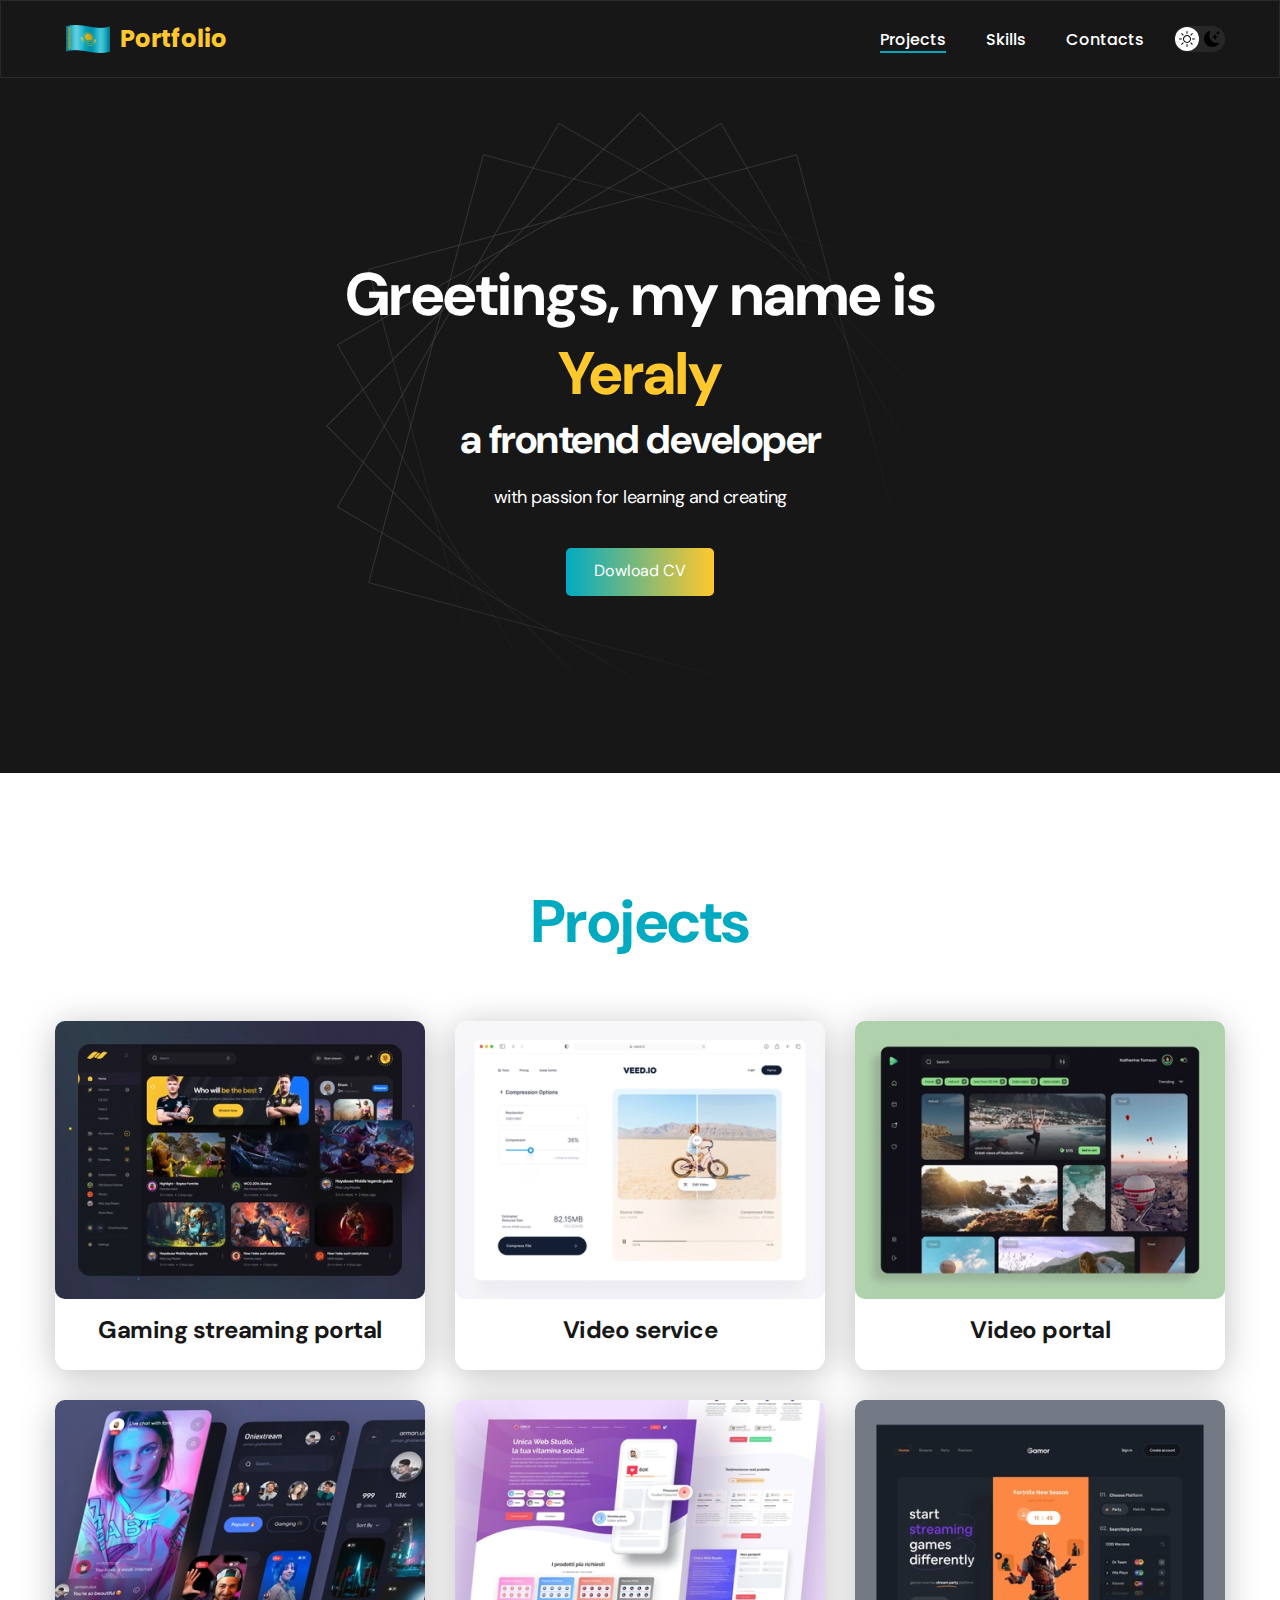
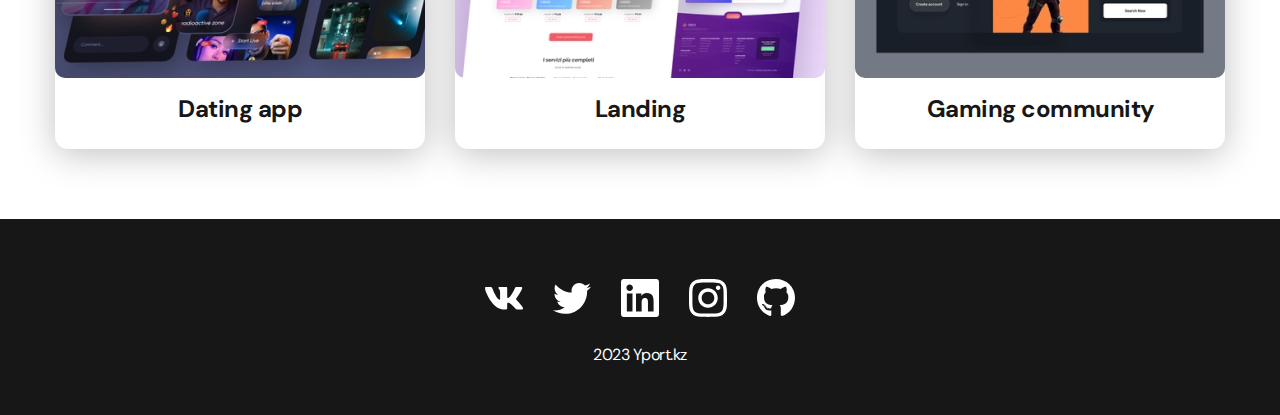
==== index.html @ 4d3a7bfe "Add files via upload" ====
<!DOCTYPE html>
<html lang="en">
<head>
    <meta charset="UTF-8">
    <meta http-equiv="X-UA-Compatible" content="IE=edge">
    <meta name="viewport" content="width=device-width, initial-scale=1.0">
    <link rel="stylesheet" href="/css/main.css">
    <title>Portfolio</title>
</head>
<body>
    <nav class="nav">
        <div class="container">
            <div class="nav-row">
                <a href="./index.html" class="logo"><img class="KZ" src="./Images/icons8-kazakhstan-48.png"><strong>Portfolio</strong></a>


                <button class="dark-mode-btn ">
                    <img src="./Images/icons/Sun.svg" alt="Light mode" class="dark-mode-btn__icon">
                    <img src="./Images/icons/Moon.svg" alt="Dark mode" class="dark-mode-btn__icon">
                </button>



                <ul class="nav-list">
                   <li class="nav-list__item"><a href="./index.html" class="nav-list__link nav-list__link--active">Projects</a></li>
                   <li class="nav-list__item"><a href="./SkillsPage.html" class="nav-list__link">Skills</a></li>
                   <li class="nav-list__item"><a href="./ContactPage.html" class="nav-list__link">Contacts</a></li>
                </ul>
            </div>
        </div>  
    </nav>

    <header class="header">
        <div class="header__wrapper">
            <h1 class="header__tittle">
                <strong>Greetings, my name is <em>Yeraly</em> </strong><br>
                a frontend developer
            </h1>
            <div class="header__text">
                <p>with passion for learning and creating</p>
            </div>
            <a href="!#" class="btn">Dowload CV</a>
        </div>  
    </header>

    <main class="section">
        <div class="container">
            <h2 class="tittle-1">Projects</h2>
            <ul class="projects">
                <li class="project">
                    <a href=".project=page.html">
                        <img src="./Images/01.jpg" alt="Project image" class="project__img">
                        <h3 class="project__tittle">Gaming streaming portal</h3>
                    </a>
                </li>
                <li class="project">
                    <a href="./Project2.html">
                        <img src="./Images/02.jpg" alt="Project image" class="project__img">
                        <h3 class="project__tittle">Video service</h3>
                    </a>
                </li>
                <li class="project">
                    <a href=".project-page.html">
                        <img src="./Images/03.jpg" alt="Project image" class="project__img">
                        <h3 class="project__tittle">Video portal</h3>
                    </a>
                </li>
                <li class="project">
                    <a href=".project-page.html">
                        <img src="./Images/04.jpg" alt="Project image" class="project__img">
                        <h3 class="project__tittle">Dating app</h3>
                    </a>
                </li>
                <li class="project">
                    <a href=".project-page.html">
                        <img src="./Images/05.jpg" alt="Project image" class="project__img">
                        <h3 class="project__tittle">Landing</h3>
                    </a>
                </li>
                <li class="project">
                    <a href=".project-page.html">
                        <img src="./Images/06.jpg" alt="Project image" class="project__img">
                        <h3 class="project__tittle">Gaming community</h3>
                    </a>
                </li>
            </ul>
        </div>
    </main>

    <footer class="footer">
        <div class="container">
            <div class="footer__wrapper">
                <ul class="social">
                    <li class="social__item">
                        <a href="#!"><img src="./Images/icons/vk.svg" alt="link"></a>
                    </li>
                    <li class="social__item">
                        <a href="#!"><img src="./Images/icons/twitter.svg" alt="link"></a>
                    </li>
                    <li class="social__item">
                        <a href="#!"><img src="./Images/icons/linkedIn.svg" alt="link"></a>
                    </li>
                    <li class="social__item">
                        <a href="#!"><img src="./Images/icons/instagram.svg" alt="link"></a>
                    </li>
                    <li class="social__item">
                        <a href="#!"><img src="./Images/icons/gitHub.svg" alt="link"></a>
                    </li>
                </ul>
                <div class="copyright">
                    <p>2023 Yport.kz</p>
                </div>
            </div>
        </div>
    </footer>

    <script src="./JS/main.js"></script>
</body>
</html>
---- css/main.css ----
@import "/css/reset.css";
@import url('https://fonts.googleapis.com/css2?family=DM+Sans:wght@400;500;700&family=Poppins:wght@400;500;700&display=swap');

/* 
font-family: 'DM Sans', sans-serif;
font-family: 'Poppins', sans-serif;
 */

:root {
    --black: #171718;
    --black-border: #26292d;
    --white: #fff;
    --blue:  rgb(0 171 194);
    --yellow: rgb(255 200 45);

    /* Ligh mode */
    --page-bg: var(--white);
    --text-color: var(--black);

    --tittle-1: var(--blue);
    --pcolor: rgb(0, 98, 113);


    --project-card-bg: var(--white);
    --project-card-text: var(--black);

    --box-shadow: 0px 5px 35px rgba(0, 0, 0, 0.25);
}

.dark {

    /* Dark Mode */
    --page-bg: #252526;
    --text-color: var(--white);

    --tittle-1: var(--yellow);
    --pcolor: var(--yellow);

    --project-card-bg: var(--black);
    --project-card-text: var(--white);

    --box-shadow: 0px 5px 35px rgba(0, 0, 0, 0.8);
}


html, body {
    display: flex;
    flex-direction: column;
    min-height: 100vh;
    font-family: 'DM Sans', sans-serif;
    letter-spacing: -0.5px;

    /* Light mode */
    background-color: var(--page-bg);
    color: var(--text-color)
}

.container {
    margin: 0 auto;
    padding: 0 15px;
    max-width: 1200px;
}

/* Навигация NAV */

.nav {
    padding: 20px 0;
    background-color: var(--black);
    color: var(--white);
    border: 1px solid var(--black-border);
    letter-spacing: normal;
}

.nav-row {
    display: flex;
    align-items: center;
    justify-content: flex-end; /* до этого было space-beetween, убрали из за DarkMode, чтобы он при мобильной веерсии стоял позади */
    column-gap: 30px;
    row-gap: 20px; /* для мобильной версии, чтобы было растояние между ними вертикально */
    flex-wrap: wrap; /* кокрас таки и выстраивает их вертикально для мобильной версии */
}

.logo {
    margin-right: auto; /* до этого такого кода не было, убрали из за DarkMode, указав flex-end все переместилось на право, чтобы убрать лого в левую сторону прописали данный код */
    color: var(--yellow);
    font-size: 24px;
    text-decoration: none;
    font-family: 'Poppins', sans-serif;
}

.KZ {
    margin: -6px;
    padding-right: 14px;
    padding-left: 15px;
}

.logo strong {
    font-weight: 700;
}

.nav-list {
    display: flex;
    flex-wrap: wrap;
    row-gap: 10px;
    justify-content: center;
    align-items: center;
    column-gap: 40px;
    font-size: 16px;
    font-weight: 500;
    font-family: 'Poppins', sans-serif;
    list-style-type: none; /* убрали маркеры с li */
    padding-left: 0;
}

.nav-list__link {
    color: var(--white);
    text-decoration: none;
    transition: opacity 0.2s ease-out;
}

.nav-list__link:hover {
    opacity: 0.8;
}

.nav-list__link--active { /* для линии под link */
    position: relative; /* это чтобы он сразу появился под li, а то искали бы по всей страницы */
}

.nav-list__link--active::before { /* для линии под link */
    content: "";
    position: absolute;
    left: 0;
    top: 100%;
    display: block;
    height: 2px;
    width: 100%;
    background-color: var(--blue);
}


/* Dark Mode */

.dark-mode-btn {
    order: 1; /* по умолчанию у всех тегов order равен нулю 0, указав тут 1 мы перебросили DarkMode в конец (в самую правую сторону) */
    position: relative;
    display: flex;
    justify-content: space-between;
    padding: 5px;
    width: 51px;
    height: 26px;
    border-radius: 50px;
    background-color: #272727;

}

.dark-mode-btn::before {
    content: "";

    position: absolute;
    top: 1px;
    left: 1px;
    
    display: block;
    width: 24px;
    height: 24px;

    border-radius: 50%;
    background-color: var(--white);

    transition: left 0.2s ease-in;
}
.dark-mode-btn--active::before {
    left: 26px;
}

.dark-mode-btn__icon {
    position: relative;
    z-index: 9;
}

/* Header */

.header {
    padding: 40px 0;
    min-height: 695px;
    margin-bottom: 40px;

    background-color: var(--black);
    color: var(--white);

    display: flex;
    justify-content: center;
    align-items: center;
    text-align: center;

    background-image: url(/Images/Abstract.png);
    background-repeat: no-repeat;
    background-size: auto;
    background-position: center;
}

.header__wrapper {
    padding: 0 15px;
    max-width: 630px;
}

.header__tittle { 
    margin-bottom: 20px;
    font-size: 40px;
    font-weight: 700;
    font-family: 'DM Sans', sans-serif;
}

.header__tittle strong {
    font-size: 60px;
    font-weight: 700;
}

.header__tittle em {
    font-style: normal;
    color: var(--yellow);
}

.header__text {
    margin-bottom: 40px;
    font-size: 18px;
    line-height: 1.333;
}

.header__text p + p { /* Если у тэга p будет еще тэг p (после него) то для них будет следующий стиль. У каждого кроме первого*/
    margin-top: 1em;
}

/* BTN */

.btn {
    display: inline-block;
    height: 48px;
    padding: 12px 28px;
    border-radius: 5px;
    color: var(--white);
    letter-spacing: 0.15px;
    font-size: 16px;
    font-weight: 500px;
    background-image: linear-gradient(90deg, rgb(0 171 194), rgb(255 200 45));
    transition: opacity 0.2s ease-in;
}

.btn:hover {
    opacity: 0.8;
    background-image: linear-gradient(45deg, rgb(0 171 194), rgb(11, 70, 208));
}

.btn:active {
    position: relative;
    top: 3px;
}


/* Projects */

.section {
    padding: 70px 0;
}

.tittle-1 {
    margin-bottom: 60px;
    font-size: 60px;
    font-weight: 700;
    line-height: 1.3;
    color: var(--tittle-1);
    text-align: center;
}

.projects {
    display: flex;
    justify-content: center;
    flex-wrap: wrap;
    column-gap: 30px;
    row-gap: 30px;
}

.project {
    max-width: 370px;
    background-color: var(--project-card-bg);
    box-shadow: var(--box-shadow);
    border-radius: 13px;
}

.project__img {
    border-radius: 10px;b
}

.project__tittle {

    padding: 15px 20px 25px;
    font-size: 24px;
    font-weight: 700;
    line-height: 1.3;
    color: var(--project-card-text);
    text-align: center;
}

/* Footer */

.footer {
    
    margin-top: auto; /* для того, чтобы footer прилип к хэдору когда переходишь по страницам Skills и Contact */
    padding: 60px 0 50px;
    background-color: var(--black);
    color: var(--white);

}

.footer__wrapper {
    display: flex;
    flex-direction: column;
    align-items: center;
    row-gap: 27px;
}

.social {
    display: flex;
    column-gap: 30px;
    align-items: center;
}

.copyright {
    font-size: 16px;
}

/* Project2 */

.project-details {
    margin: 0 auto;
    max-width: 865px;

    display: flexbox;
    flex-direction: column;
    align-items: center;
    text-align: center;
}

.project-details__cover {
    max-width: 100%;
    margin-bottom: 40px;

    filter: drop-shadow(0px 5px 35px rgba(0, 0, 0, 0.25));
    border-radius: 10px;
}
.project-details__desc {
    font-weight: 700;
    font-size: 24px;
    margin-bottom: 30px;
    line-height: 1.3;
}
.btn-outline {

    height: 48px;
    padding: 12px 20px;

    border-radius: 5px;
    border: 2px solid var(--black);
    color: var(--black);
    background-color: var(--white);
    transition: opacity 0.2s ease-in;

}

.btn-outline:hover {
    opacity: 0.8;
}

.btn-outline:active {
    position: relative;
    top: 3px;
}

/* Skills Page */

.content-list {
    margin: 0 auto;
    display: flex;
    flex-direction: column;
    justify-content: center;
    align-items: center;
    max-width: 570px;
    text-align: center;
}
.tittle-2 {
    margin-bottom: 20px;
    font-size: 45px;
    line-height: 1.3;
    font-weight: 700;
}

.content-list p {
    font-size: 22px;
    letter-spacing: -0.5px;
    line-height: 1.5;
    color: var(--pcolor);
}

.content-list p + p {
    margin-top: 0.5rem;
}

.content-list__item {
    margin-bottom: 20px;
}

.content-list__item p {
    color: var(--pcolor);
}

/* ContactPage */

.content-list a {
    color: var(--pcolor);
}

@media (max-width: 620px) {

    /* Header */
    .header {
        min-height: unset;
    }

    .header__tittle {
        font-size: 30px;
    }

    .header__tittle strong {
        font-size: 40px;
    }

    /* General */
    .section {
        padding: 40px 0;
    }

    .tittle-1 {
        margin-bottom: 30px;
        font-size: 40px;
    }

    .projects {
        display: flex;
        flex-wrap: wrap;
        justify-content: center;
        column-gap: 30px;
        row-gap: 30px;
    }
    /* Prjects */
    .project__tittle {
        font-size: 22px;
        text-align: center;
    }

    /* Footer */
    .footer {
        padding: 40px 0 38px;
    }

    /* Social */
    .social {
        column-gap: 20px;
    }

    .footer__wrapper {
        row-gap: 20px;
    }

    .social__item {
        width: 29px;
    }

    .tittle-2 {
        margin-bottom: 10px;
        font-size: 30px;
    }

    /* Content List */
    .content-list__item {
        font-size: 16px;
    }

    /* Project2 */
    .project-details__desc {
        margin-bottom: 20px;
        font-size: 22px;
        font-weight: 700;
    }

    /* Nav DarkMode */

    .nav-row {
        justify-content: space-between;
    }

    .dark-mode-btn {
        order: 0;
    }
}
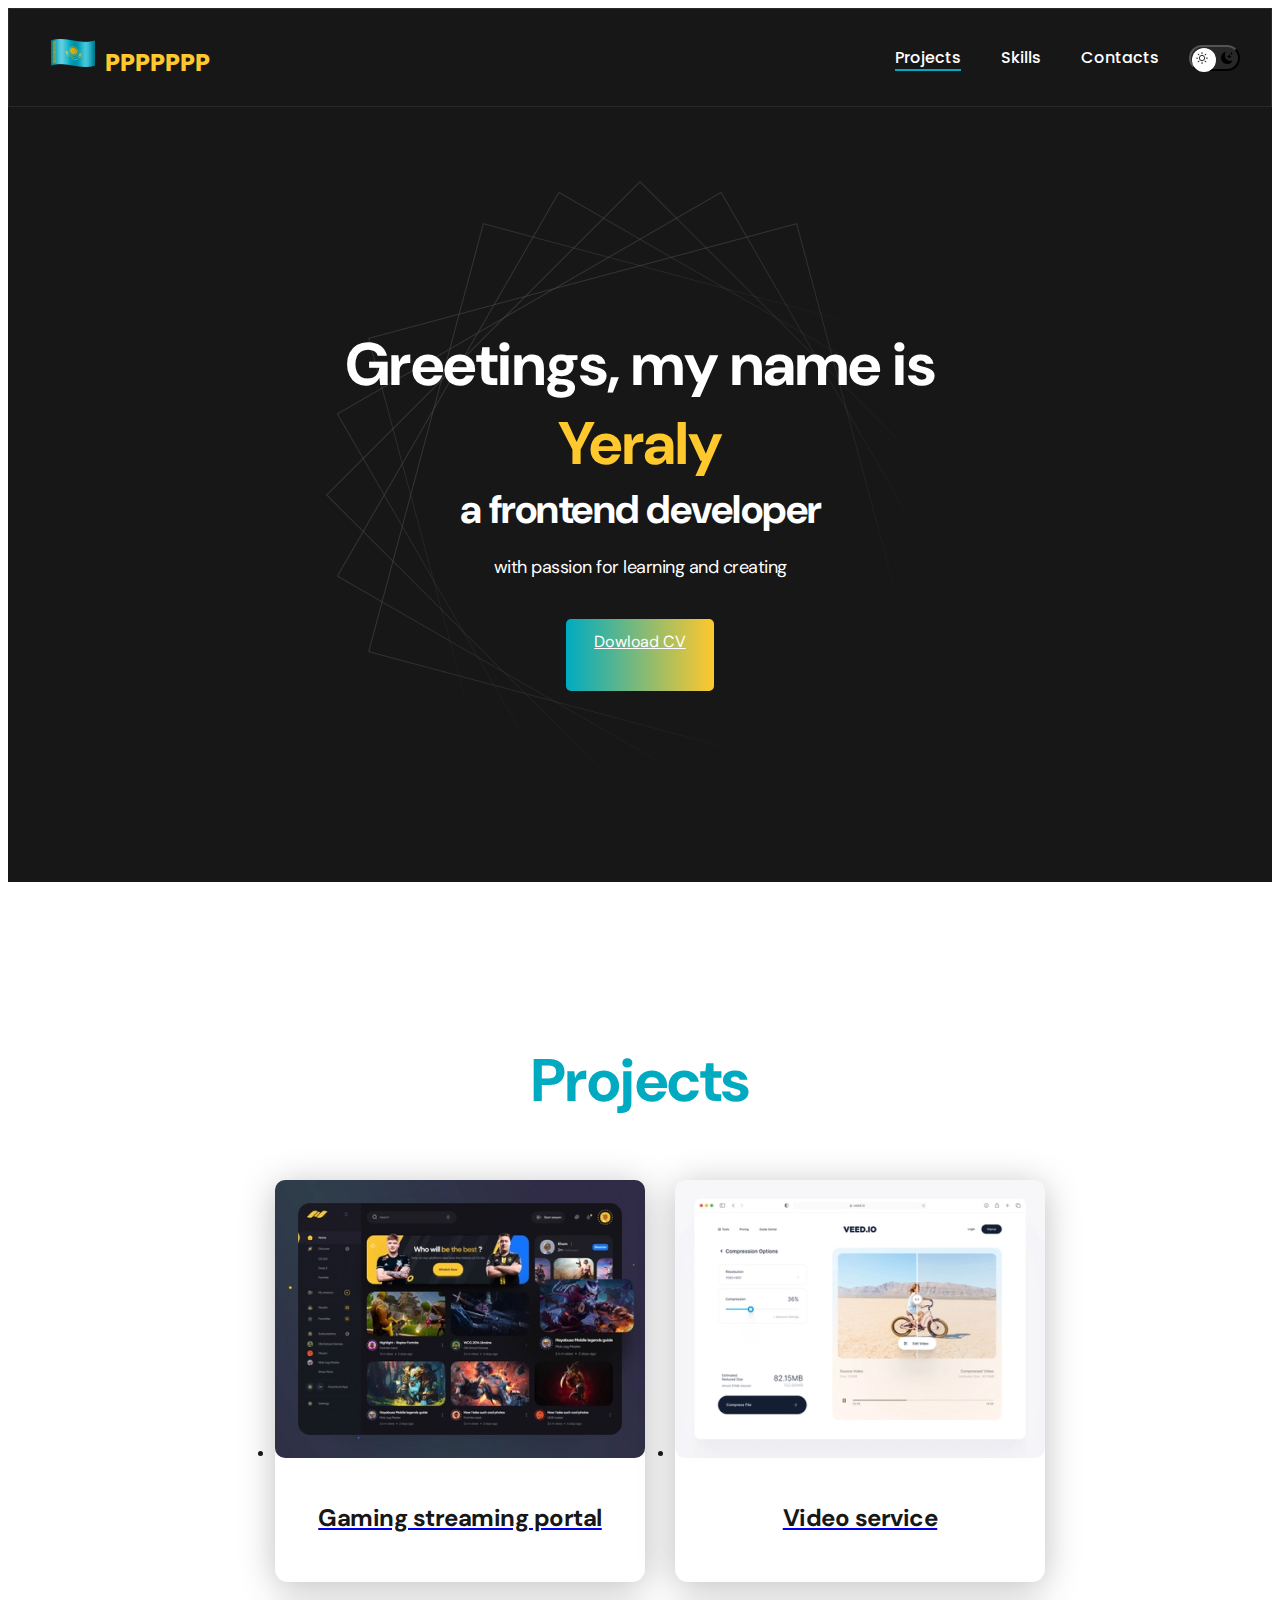
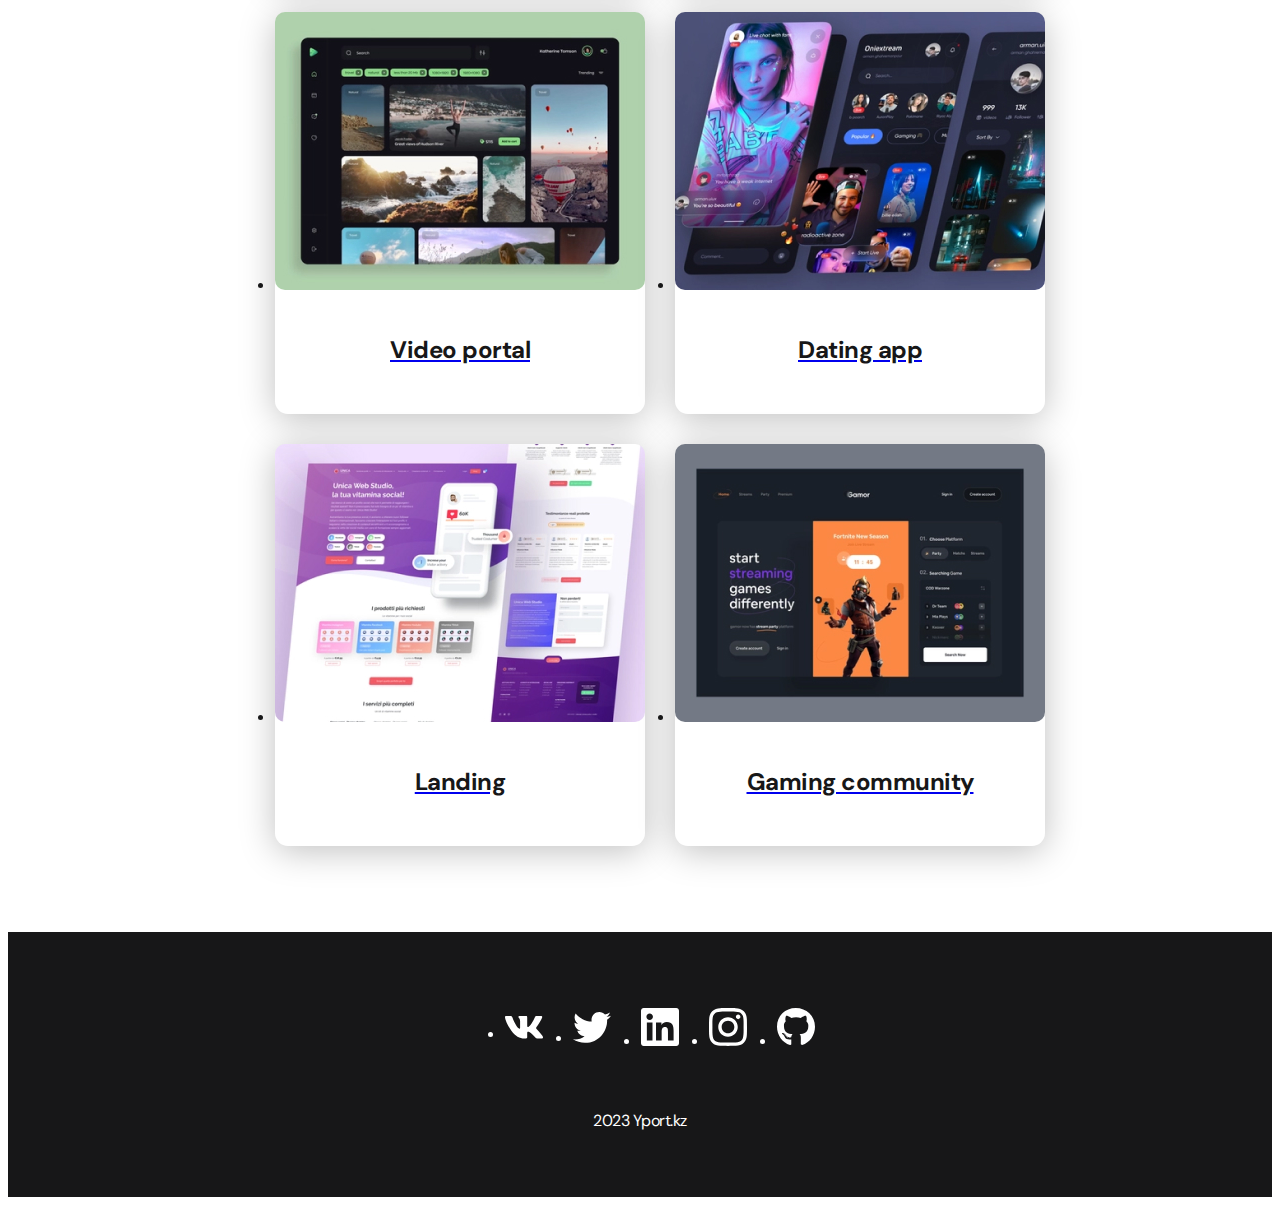
==== commit e4538e19: "Update index.html" ====
--- a/index.html
+++ b/index.html
@@ -4,14 +4,14 @@
     <meta charset="UTF-8">
     <meta http-equiv="X-UA-Compatible" content="IE=edge">
     <meta name="viewport" content="width=device-width, initial-scale=1.0">
-    <link rel="stylesheet" href="/css/main.css">
+    <link rel="stylesheet" href="./css/main.css">
     <title>Portfolio</title>
 </head>
 <body>
     <nav class="nav">
         <div class="container">
             <div class="nav-row">
-                <a href="./index.html" class="logo"><img class="KZ" src="./Images/icons8-kazakhstan-48.png"><strong>Portfolio</strong></a>
+                <a href="./index.html" class="logo"><img class="KZ" src="./Images/icons8-kazakhstan-48.png"><strong>PPPPPPP</strong></a>
 
 
                 <button class="dark-mode-btn ">
@@ -116,4 +116,4 @@
 
     <script src="./JS/main.js"></script>
 </body>
-</html>+</html>
--- a/css/main.css
+++ b/css/main.css
@@ -1,4 +1,4 @@
-@import "/css/reset.css";
+@import "./css/reset.css";
 @import url('https://fonts.googleapis.com/css2?family=DM+Sans:wght@400;500;700&family=Poppins:wght@400;500;700&display=swap');
 
 /* 
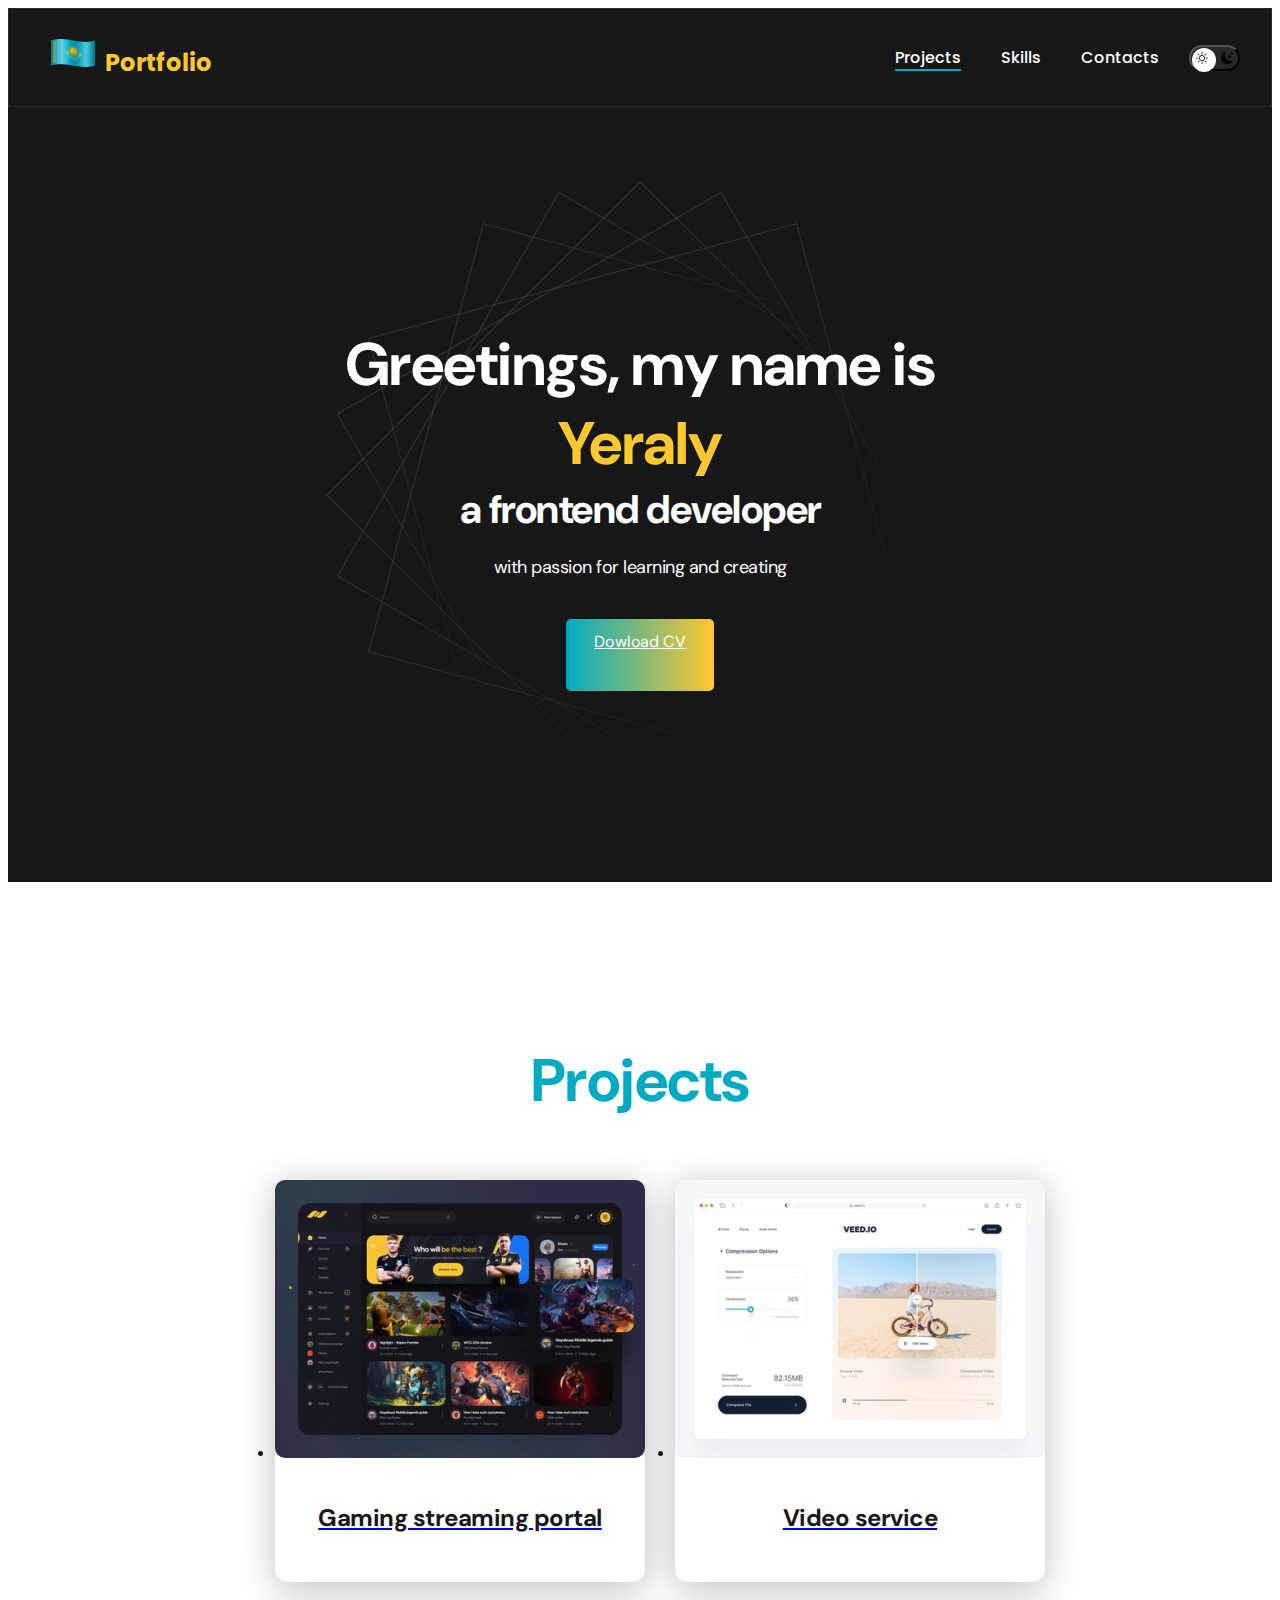
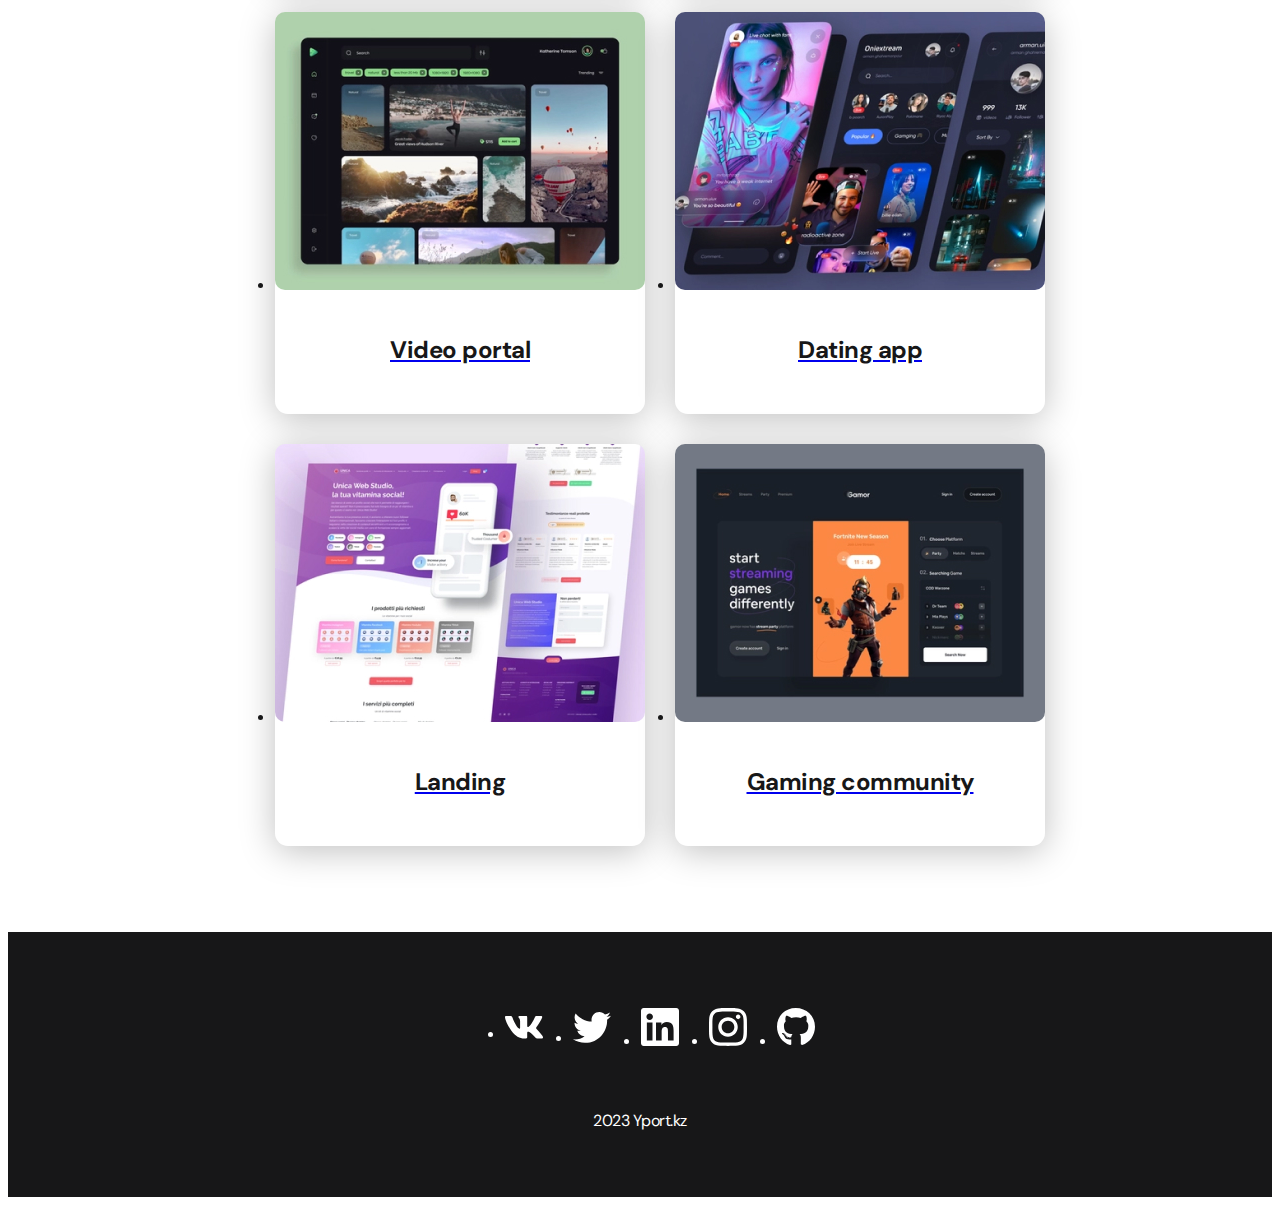
==== commit b0f97172: "Update index.html" ====
--- a/index.html
+++ b/index.html
@@ -11,7 +11,7 @@
     <nav class="nav">
         <div class="container">
             <div class="nav-row">
-                <a href="./index.html" class="logo"><img class="KZ" src="./Images/icons8-kazakhstan-48.png"><strong>PPPPPPP</strong></a>
+                <a href="./index.html" class="logo"><img class="KZ" src="./Images/icons8-kazakhstan-48.png"><strong>Portfolio</strong></a>
 
 
                 <button class="dark-mode-btn ">
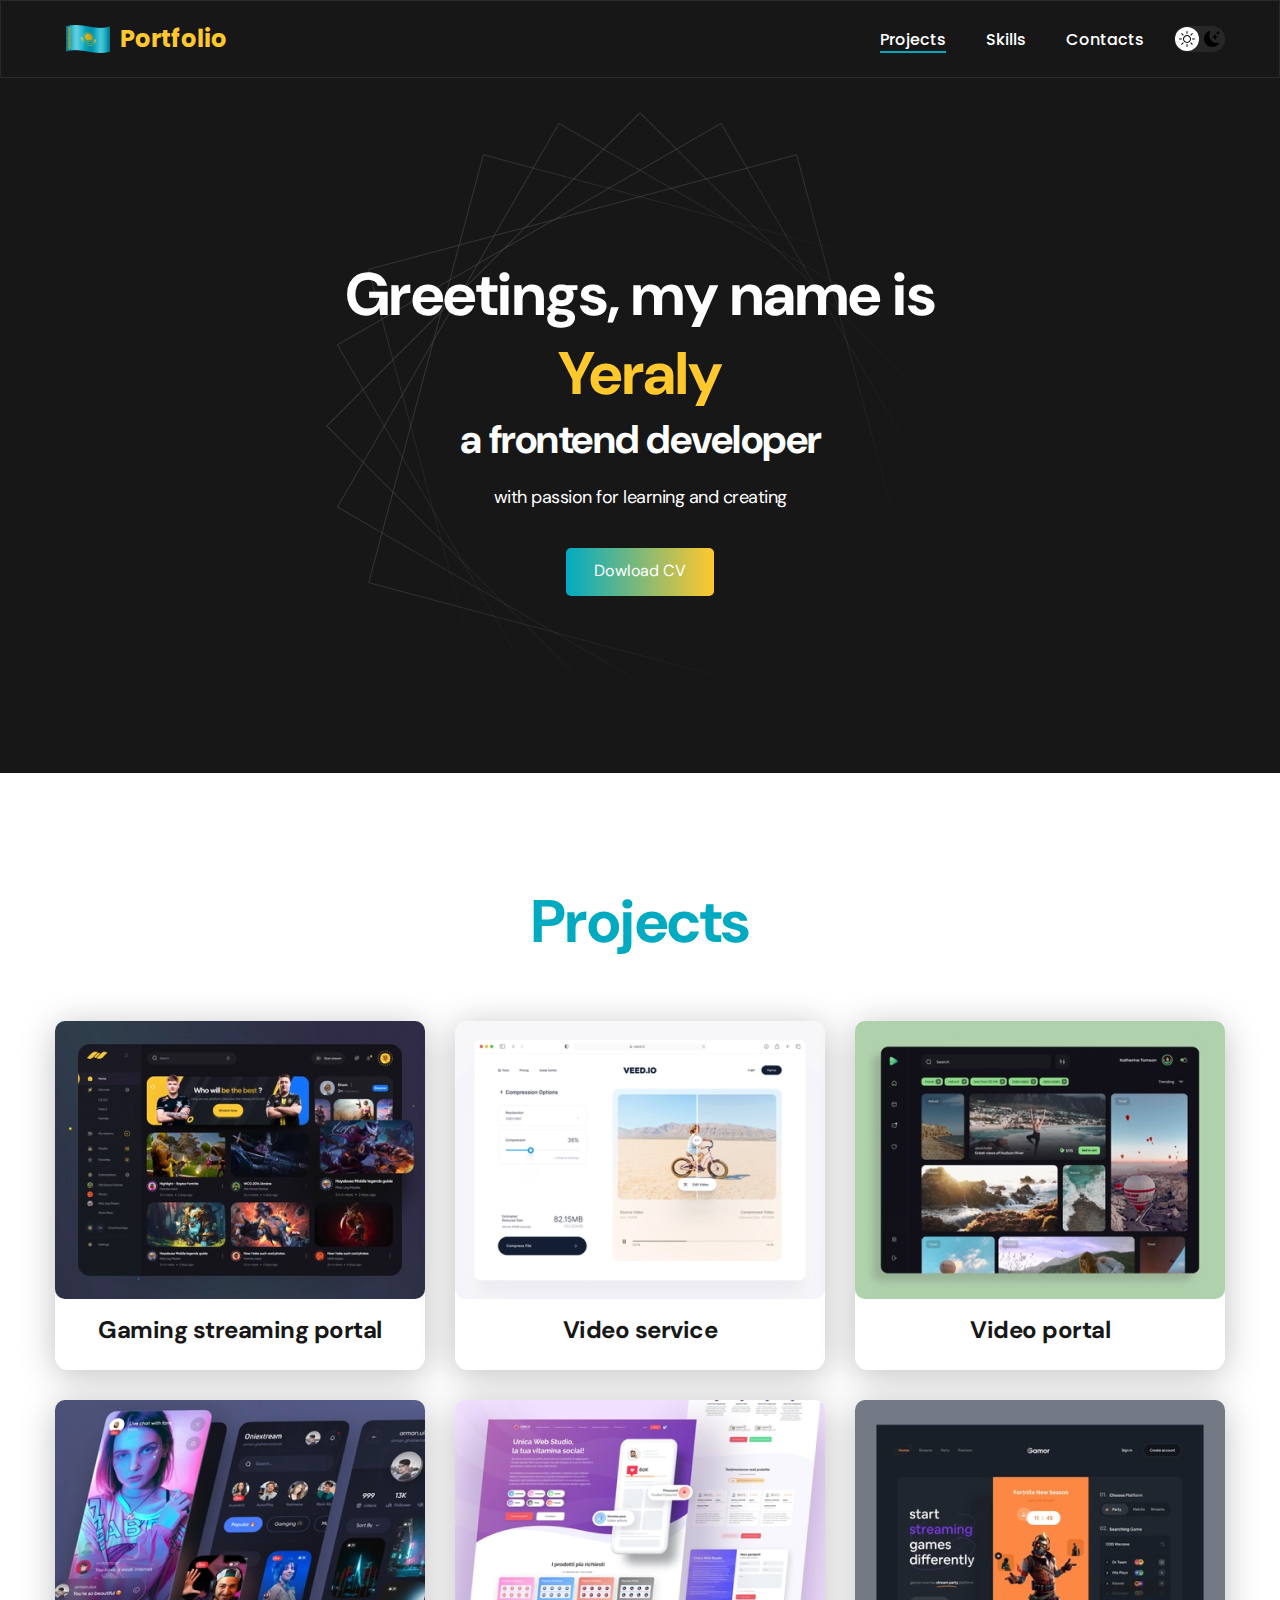
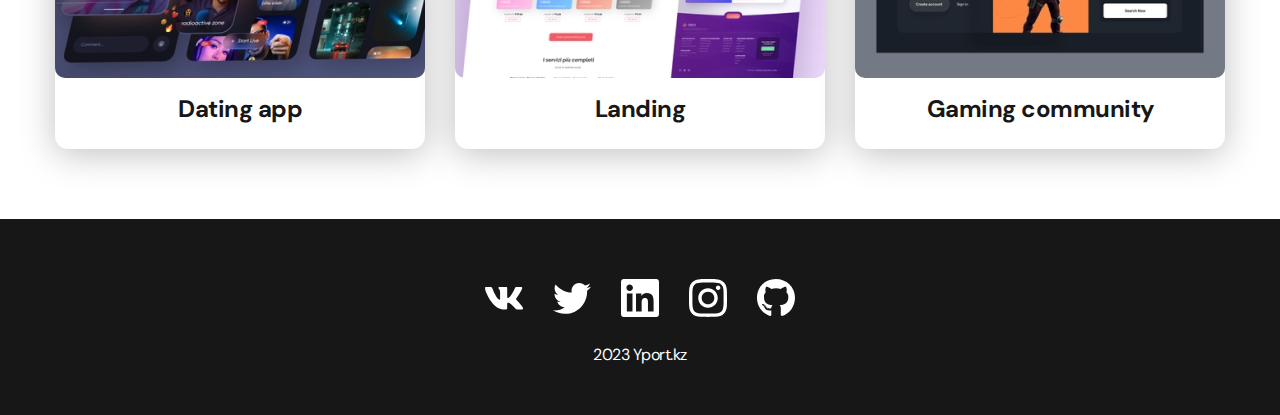
==== commit 4a108e5f: "Update index.html" ====
--- a/index.html
+++ b/index.html
@@ -39,7 +39,7 @@
             <div class="header__text">
                 <p>with passion for learning and creating</p>
             </div>
-            <a href="!#" class="btn">Dowload CV</a>
+            <a href="./Download/Надыров Резюме.docx" class="btn">Dowload CV</a>
         </div>  
     </header>
 
--- a/css/main.css
+++ b/css/main.css
@@ -1,5 +1,6 @@
-@import "./css/reset.css";
+@import "./reset.css";
 @import url('https://fonts.googleapis.com/css2?family=DM+Sans:wght@400;500;700&family=Poppins:wght@400;500;700&display=swap');
+
 
 /* 
 font-family: 'DM Sans', sans-serif;
